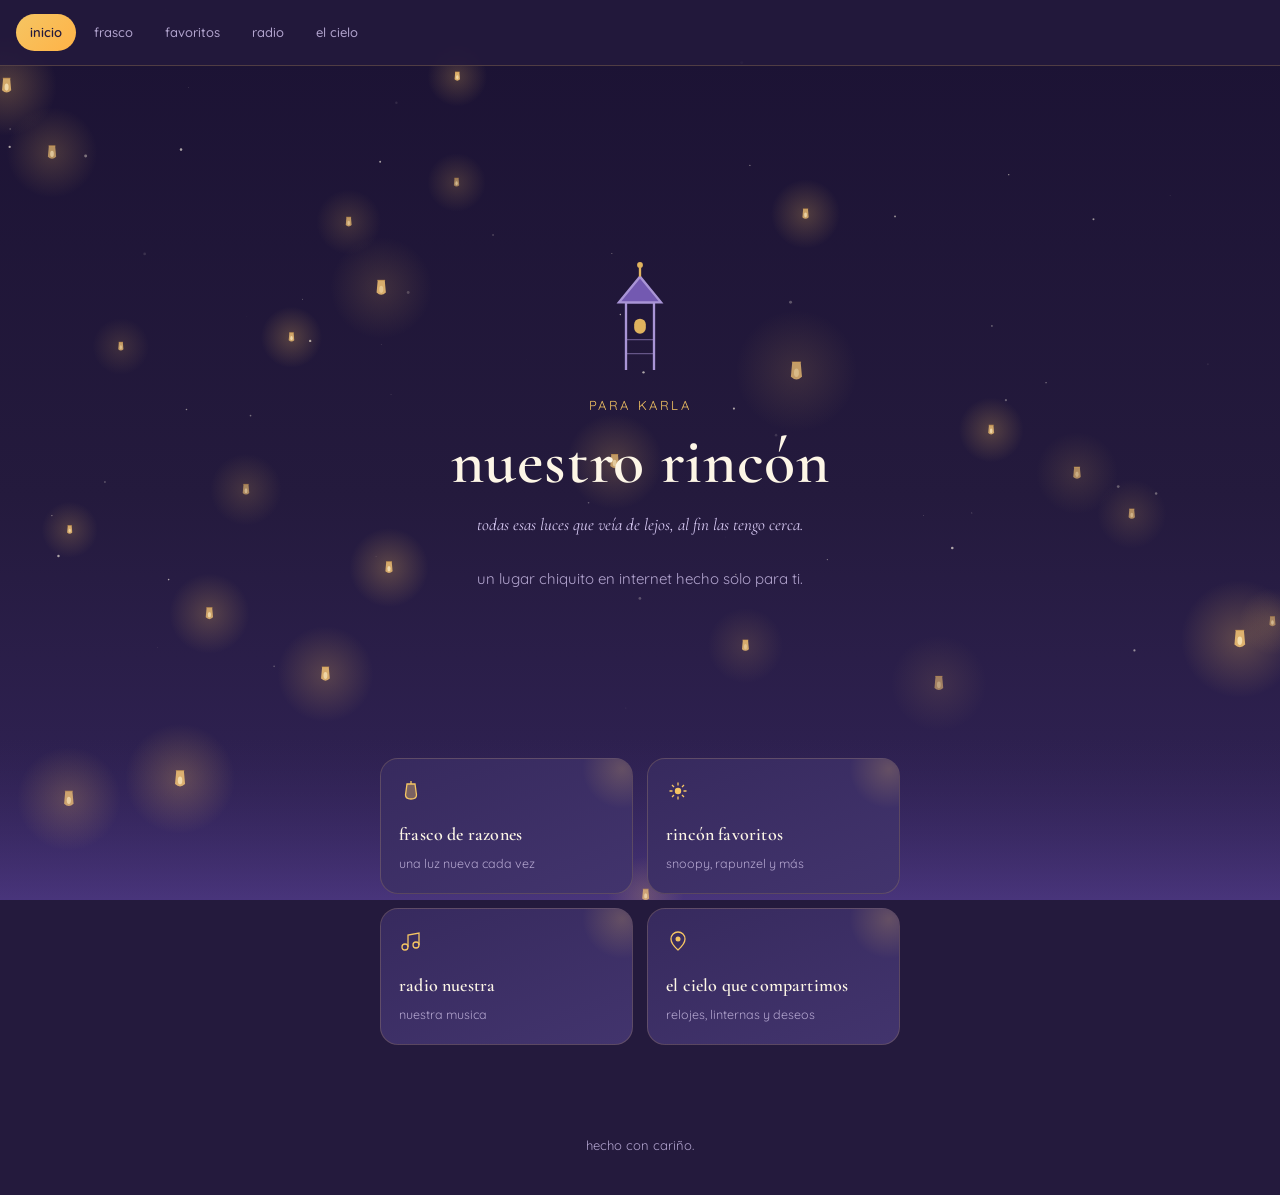
==== index.html @ 6d20a07f "base" ====
<!DOCTYPE html>
<html lang="es">
<head>
<meta charset="UTF-8">
<meta name="viewport" content="width=device-width, initial-scale=1.0">
<title>nuestro rincón</title>
<link rel="preconnect" href="https://fonts.googleapis.com">
<link rel="preconnect" href="https://fonts.gstatic.com" crossorigin>
<link href="https://fonts.googleapis.com/css2?family=Cormorant+Garamond:ital,wght@0,400;0,600;1,400&family=Quicksand:wght@400;500;600&display=swap" rel="stylesheet">
<link rel="stylesheet" href="styles.css">
</head>
<body>
<canvas id="sky"></canvas>

<nav class="top">
  <a href="index.html" class="active">inicio</a>
  <a href="frasco.html">frasco</a>
  <a href="favoritos.html">favoritos</a>
  <a href="radio.html">radio</a>
  <a href="mapa.html">el cielo</a>
</nav>

<main>
  <div class="hero">
    <svg class="tower" viewBox="0 0 60 100" fill="none" xmlns="http://www.w3.org/2000/svg">
      <path d="M18 96 V38 H42 V96" stroke="#b9a3e8" stroke-width="2"/>
      <path d="M12 38 L30 16 L48 38 Z" fill="#7d61bf" stroke="#b9a3e8" stroke-width="2"/>
      <rect x="25" y="52" width="10" height="13" rx="5" fill="#f5c563"/>
      <path d="M30 16 V8" stroke="#f5c563" stroke-width="2"/>
      <circle cx="30" cy="6" r="2.5" fill="#f5c563"/>
      <path d="M18 70 h24 M18 82 h24" stroke="#b9a3e8" stroke-width="1" opacity=".5"/>
    </svg>
    <div class="eyebrow">para Karla</div>
    <h1>nuestro rincón</h1>
    <p class="quote">todas esas luces que veía de lejos, al fin las tengo cerca.</p>
    <p>un lugar chiquito en internet hecho solo para ti.</p>
  </div>

  <div class="home-grid">
    <a class="home-card" href="frasco.html">
      <svg class="lantern-ico" viewBox="0 0 24 24" fill="none"><path d="M8 5h8l1.5 11c0 2.5-2.5 4-5.5 4s-5.5-1.5-5.5-4L8 5z" fill="#f5c563" fill-opacity=".35" stroke="#f5c563" stroke-width="1.3"/><path d="M12 2v3" stroke="#f5c563" stroke-width="1.3"/></svg>
      <h3>frasco de razones</h3>
      <p>una luz nueva cada vez</p>
    </a>
    <a class="home-card" href="favoritos.html">
      <svg class="lantern-ico" viewBox="0 0 24 24" fill="none"><circle cx="12" cy="12" r="3.2" fill="#f5c563"/><g stroke="#f5c563" stroke-width="1.3"><path d="M12 3.5v3M12 17.5v3M3.5 12h3M17.5 12h3M6 6l2 2M16 16l2 2M18 6l-2 2M8 16l-2 2"/></g></svg>
      <h3>rincón favoritos</h3>
      <p>snoopy, rapunzel y más</p>
    </a>
    <a class="home-card" href="radio.html">
      <svg class="lantern-ico" viewBox="0 0 24 24" fill="none"><path d="M9 18V6l11-2v12" stroke="#f5c563" stroke-width="1.3"/><circle cx="6" cy="18" r="3" stroke="#f5c563" stroke-width="1.3"/><circle cx="17" cy="16" r="3" stroke="#f5c563" stroke-width="1.3"/></svg>
      <h3>radio nuestra</h3>
      <p>nuestra musica</p>
    </a>
    <a class="home-card" href="mapa.html">
      <svg class="lantern-ico" viewBox="0 0 24 24" fill="none"><path d="M12 21s7-6.2 7-11a7 7 0 10-14 0c0 4.8 7 11 7 11z" stroke="#f5c563" stroke-width="1.3"/><circle cx="12" cy="10" r="2.5" fill="#f5c563"/></svg>
      <h3>el cielo que compartimos</h3>
      <p>relojes, linternas y deseos</p>
    </a>
  </div>
</main>

<footer>hecho con cariño.</footer>

<script src="sky.js"></script>
</body>
</html>
---- styles.css ----
:root{
  --night:#241a3d;
  --night-2:#2f2350;
  --panel:#372a5e;
  --panel-2:#42346d;
  --lilac:#b9a3e8;
  --lavender:#d9cbf5;
  --gold:#f5c563;
  --gold-warm:#ffb347;
  --cream:#fdf6e6;
  --muted:#b3a5cf;
  --leaf:#7fbf8f;
}
*{box-sizing:border-box;}
html,body{margin:0;padding:0;}
body{
  background:var(--night);
  color:var(--cream);
  font-family:'Quicksand', sans-serif;
  overflow-x:hidden;
  line-height:1.6;
}
h1,h2,h3{
  font-family:'Cormorant Garamond', serif;
  font-weight:600;
  margin:0;
  letter-spacing:.01em;
}
canvas#sky{
  position:fixed;
  top:0; left:0;
  width:100%; height:100%;
  z-index:0;
}

/* ---- navbar ---- */
nav.top{
  position:sticky;
  top:0;
  z-index:10;
  display:flex;
  gap:4px;
  overflow-x:auto;
  padding:14px 16px;
  background:rgba(36,26,61,0.88);
  backdrop-filter:blur(8px);
  border-bottom:1px solid rgba(245,197,99,0.22);
  scrollbar-width:none;
}
nav.top::-webkit-scrollbar{ display:none; }
nav.top a{
  flex:0 0 auto;
  font-size:13px;
  color:var(--muted);
  text-decoration:none;
  padding:8px 14px;
  border-radius:999px;
  white-space:nowrap;
  transition:color .2s, background .2s;
  font-weight:500;
}
nav.top a:hover{ color:var(--lavender); }
nav.top a.active{
  color:var(--night);
  background:linear-gradient(135deg, var(--gold), var(--gold-warm));
  font-weight:600;
}

main{
  position:relative;
  z-index:1;
  max-width:560px;
  margin:0 auto;
  padding:60px 20px 90px;
  min-height:80vh;
}
.section-label{
  font-size:12px;
  letter-spacing:.18em;
  text-transform:uppercase;
  color:var(--gold);
  margin-bottom:10px;
}
main h1.page-title{
  font-size:clamp(34px,8vw,48px);
  margin-bottom:8px;
}
.page-sub{
  color:var(--muted);
  font-size:15px;
  margin-bottom:30px;
  max-width:380px;
}

/* ---- adorno sol / flor dorada ---- */
.sun-divider{
  display:flex;
  align-items:center;
  gap:12px;
  margin:0 0 30px;
}
.sun-divider .rule{
  flex:1;
  height:1px;
  background:linear-gradient(90deg, transparent, rgba(245,197,99,.5), transparent);
}
.sun-divider svg{ width:26px; height:26px; flex:0 0 auto; }

footer{
  position:relative;
  z-index:1;
  text-align:center;
  color:var(--muted);
  font-size:13px;
  padding:0 20px 40px;
}
footer a{ color:var(--gold); }

/* ---- home hero ---- */
.hero{
  min-height:68vh;
  display:flex;
  flex-direction:column;
  align-items:center;
  justify-content:center;
  text-align:center;
}
.hero .eyebrow{
  font-size:13px;
  letter-spacing:.2em;
  text-transform:uppercase;
  color:var(--gold);
  margin-bottom:14px;
}
.hero h1{ font-size:clamp(42px,10vw,64px); line-height:1.02; }
.hero .quote{
  font-family:'Cormorant Garamond', serif;
  font-style:italic;
  color:var(--lavender);
  font-size:17px;
  margin-top:16px;
  max-width:330px;
}
.hero p{ color:var(--muted); max-width:360px; margin-top:12px; font-size:15px; }
.hero .tower{ width:70px; margin-bottom:20px; opacity:.9; }

.home-grid{
  display:grid;
  grid-template-columns:repeat(2,minmax(0,1fr));
  gap:14px;
  margin-top:20px;
}
.home-card{
  position:relative;
  background:linear-gradient(160deg, var(--panel), var(--panel-2));
  border:1px solid rgba(245,197,99,.18);
  border-radius:18px;
  padding:20px 18px;
  text-decoration:none;
  color:var(--cream);
  transition:transform .25s, border-color .25s, box-shadow .25s;
  overflow:hidden;
}
.home-card::after{
  content:"";
  position:absolute;
  top:-30px; right:-30px;
  width:80px; height:80px;
  border-radius:50%;
  background:radial-gradient(circle, rgba(245,197,99,.22), transparent 70%);
}
.home-card:hover{
  transform:translateY(-4px);
  border-color:rgba(245,197,99,.5);
  box-shadow:0 8px 28px rgba(245,197,99,.12);
}
.home-card .lantern-ico{ width:24px; height:24px; margin-bottom:10px; }
.home-card h3{ font-size:18px; margin-bottom:4px; }
.home-card p{ font-size:12.5px; color:var(--muted); margin:0; }

/* ---- panel base ---- */
.panel{
  background:linear-gradient(160deg, var(--panel), var(--panel-2));
  border:1px solid rgba(245,197,99,.18);
  border-radius:24px;
}

/* ---- frasco ---- */
.jar-wrap{
  display:flex;
  flex-direction:column;
  align-items:center;
  text-align:center;
  background:linear-gradient(160deg, var(--panel), var(--panel-2));
  border:1px solid rgba(245,197,99,.18);
  border-radius:28px;
  padding:36px 24px;
}
.jar{ width:130px; cursor:pointer; transition:transform .3s ease, filter .3s; }
.jar:hover{ transform:translateY(-6px); filter:drop-shadow(0 0 16px rgba(245,197,99,.45)); }
.jar-reason{
  margin-top:24px;
  font-family:'Cormorant Garamond', serif;
  font-size:22px;
  color:var(--cream);
  max-width:320px;
  min-height:86px;
  display:flex;
  align-items:center;
  justify-content:center;
}
.jar-hint{ font-size:13px; color:var(--muted); margin-top:6px; }

/* ---- carta ---- */
.envelope-wrap{ display:flex; flex-direction:column; align-items:center; }
.envelope{
  width:100%; max-width:320px; aspect-ratio:3/2;
  background:linear-gradient(150deg,#6b52a8,#54408a);
  border:1px solid rgba(245,197,99,.35);
  border-radius:12px;
  position:relative; cursor:pointer; overflow:hidden;
  transition:box-shadow .3s;
}
.envelope:hover{ box-shadow:0 0 26px rgba(245,197,99,.28); }
.envelope .flap{
  position:absolute; top:0; left:0; width:100%; height:100%;
  background:linear-gradient(150deg,#7d61bf,#6b52a8);
  clip-path:polygon(0 0, 50% 55%, 100% 0);
  transform-origin:top;
  transition:transform .55s cubic-bezier(.4,0,.2,1);
}
.envelope.open .flap{ transform:rotateX(180deg); }
.envelope .seal{
  position:absolute; top:50%; left:50%; transform:translate(-50%,-50%);
  width:42px;height:42px; border-radius:50%;
  background:radial-gradient(circle at 35% 30%, var(--gold), var(--gold-warm));
  display:flex;align-items:center;justify-content:center; z-index:2;
  box-shadow:0 0 18px rgba(245,197,99,.5);
}
.envelope .seal svg{ width:22px; height:22px; }
.letter{
  margin-top:26px;
  background:linear-gradient(160deg,#fdf6e6,#f6ebd2);
  color:#4a3a22;
  border-radius:8px;
  padding:26px 24px;
  font-family:'Cormorant Garamond', serif;
  font-size:19px;
  max-width:340px; text-align:left; display:none;
  box-shadow:0 10px 30px rgba(0,0,0,.3);
}
.letter.show{ display:block; animation:rise .5s ease; }
@keyframes rise{ from{opacity:0; transform:translateY(14px);} to{opacity:1; transform:none;} }
.letter .sign{ margin-top:18px; color:#8a6a2f; font-size:17px; font-style:italic; }

/* ---- quiz ---- */
.quiz-card{
  background:linear-gradient(160deg, var(--panel), var(--panel-2));
  border:1px solid rgba(245,197,99,.18);
  border-radius:24px; padding:28px 22px;
}
.quiz-q{ display:none; }
.quiz-q.active{ display:block; animation:rise .4s ease; }
.quiz-q p{ font-family:'Cormorant Garamond',serif; font-size:21px; margin:0 0 16px; }
.quiz-opts{ display:flex; flex-direction:column; gap:10px; }
.quiz-opts button{
  background:rgba(255,255,255,.04);
  border:1px solid rgba(217,203,245,.25);
  color:var(--cream); padding:13px 15px; border-radius:12px;
  font-family:'Quicksand',sans-serif; font-size:15px; text-align:left;
  cursor:pointer; transition:border-color .2s, background .2s;
  font-weight:500;
}
.quiz-opts button:hover{ border-color:var(--gold); background:rgba(245,197,99,.08); }
.quiz-opts button.correct{ background:rgba(245,197,99,.25); border-color:var(--gold); }
.quiz-opts button.wrong{ opacity:.35; }
.quiz-error{ color:var(--gold); font-size:13px; margin-top:8px; min-height:16px; }
.quiz-result{
  display:none; text-align:center;
  font-family:'Cormorant Garamond', serif; font-size:23px;
}
.quiz-result.show{ display:block; animation:rise .4s ease; }

/* ---- favoritos ---- */
.fav-grid{
  display:grid;
  grid-template-columns:repeat(2,minmax(0,1fr));
  gap:14px;
}
.fav-chip{
  background:linear-gradient(160deg, var(--panel), var(--panel-2));
  border:1px solid rgba(245,197,99,.18);
  border-radius:20px; padding:22px 18px;
  transition:transform .25s, border-color .25s;
}
.fav-chip:hover{ transform:translateY(-3px); border-color:rgba(245,197,99,.45); }
.fav-chip .icon{ width:36px;height:36px; margin-bottom:12px; }
.fav-chip h3{ font-size:19px; margin-bottom:4px; }
.fav-chip p{ font-size:13px; color:var(--muted); margin:0; }

/* ---- radio ---- */
.track-list{
  background:linear-gradient(160deg, var(--panel), var(--panel-2));
  border:1px solid rgba(245,197,99,.18);
  border-radius:24px; overflow:hidden;
}
.track{
  display:flex; align-items:center; gap:14px; padding:16px 20px;
  border-bottom:1px solid rgba(245,197,99,.12); cursor:pointer;
  transition:background .2s;
}
.track:hover{ background:rgba(245,197,99,.06); }
.track:last-child{ border-bottom:none; }
.track .play-icon{
  width:34px;height:34px; border-radius:50%;
  border:1px solid var(--lilac);
  display:flex;align-items:center;justify-content:center; flex:0 0 auto; position:relative;
}
.track .play-icon::before{
  content:""; width:0; height:0;
  border-top:6px solid transparent; border-bottom:6px solid transparent;
  border-left:9px solid var(--lilac); margin-left:2px;
}
.track.playing .play-icon{
  animation:glowspin 2.5s linear infinite;
  border-color:var(--gold);
  box-shadow:0 0 14px rgba(245,197,99,.5);
}
.track.playing .play-icon::before{ border-left-color:var(--gold); }
@keyframes glowspin{ to{ transform:rotate(360deg); } }
.track .info span{ display:block; }
.track .title{ font-size:16px; font-weight:500; }
.track .artist{ font-size:12.5px; color:var(--muted); }
.radio-note{ font-size:12.5px; color:var(--muted); margin-top:12px; }

/* ---- mapa / distancia ---- */
.distance-card{
  background:linear-gradient(160deg, var(--panel), var(--panel-2));
  border:1px solid rgba(245,197,99,.18);
  border-radius:24px; padding:30px 22px; text-align:center;
}
.cities{ display:flex; align-items:center; justify-content:center; gap:16px; margin-bottom:20px; }
.city{ font-family:'Cormorant Garamond', serif; font-size:19px; }
.arc-line{
  flex:1; height:2px;
  background:repeating-linear-gradient(90deg, var(--gold) 0 5px, transparent 5px 12px);
  max-width:90px; position:relative;
  box-shadow:0 0 10px rgba(245,197,99,.4);
}
.toggle-city{ display:inline-flex; gap:8px; margin-bottom:20px; }
.toggle-city button{
  background:transparent; border:1px solid rgba(217,203,245,.3); color:var(--muted);
  padding:7px 16px; border-radius:999px; font-size:13px; cursor:pointer;
  font-family:'Quicksand',sans-serif; font-weight:500;
}
.toggle-city button.active{
  border-color:var(--gold); color:var(--gold);
  box-shadow:0 0 12px rgba(245,197,99,.25);
}
.stat-row{ display:flex; justify-content:center; gap:34px; }
.stat{ text-align:center; }
.stat .num{
  font-family:'Cormorant Garamond', serif; font-size:38px; color:var(--gold);
  text-shadow:0 0 18px rgba(245,197,99,.35);
  line-height:1.1;
}
.stat .label{ font-size:12px; color:var(--muted); }
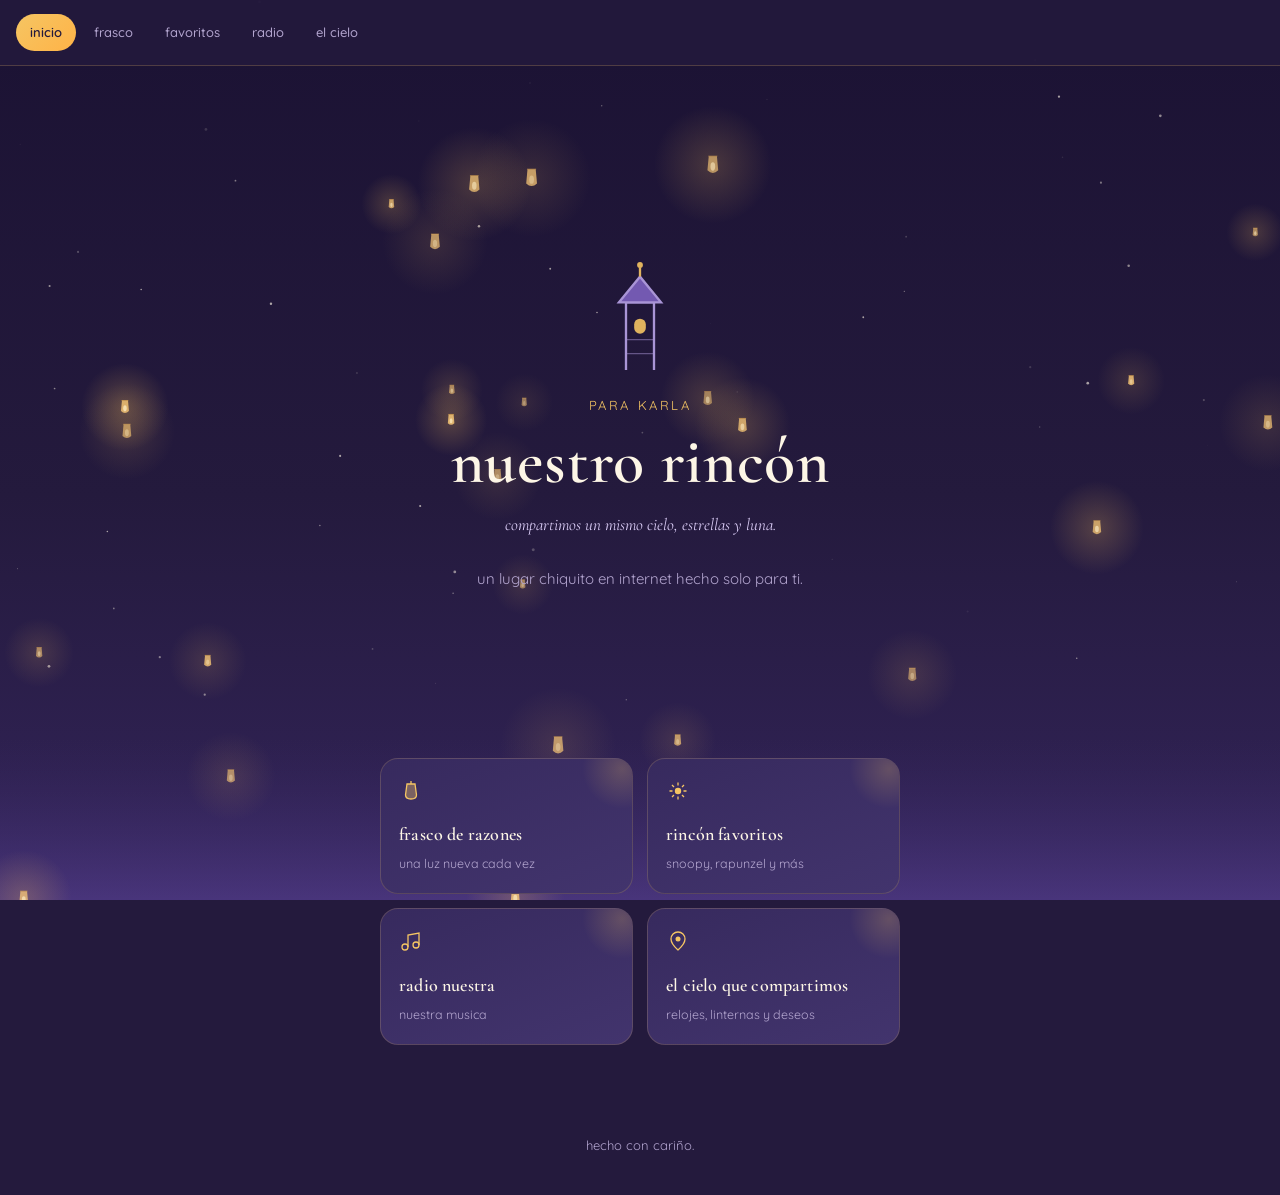
==== commit 7cf38d70: "minimos" ====
--- a/index.html
+++ b/index.html
@@ -32,7 +32,7 @@
     </svg>
     <div class="eyebrow">para Karla</div>
     <h1>nuestro rincón</h1>
-    <p class="quote">todas esas luces que veía de lejos, al fin las tengo cerca.</p>
+    <p class="quote">compartimos un mismo cielo, estrellas y luna.</p>
     <p>un lugar chiquito en internet hecho solo para ti.</p>
   </div>
 
